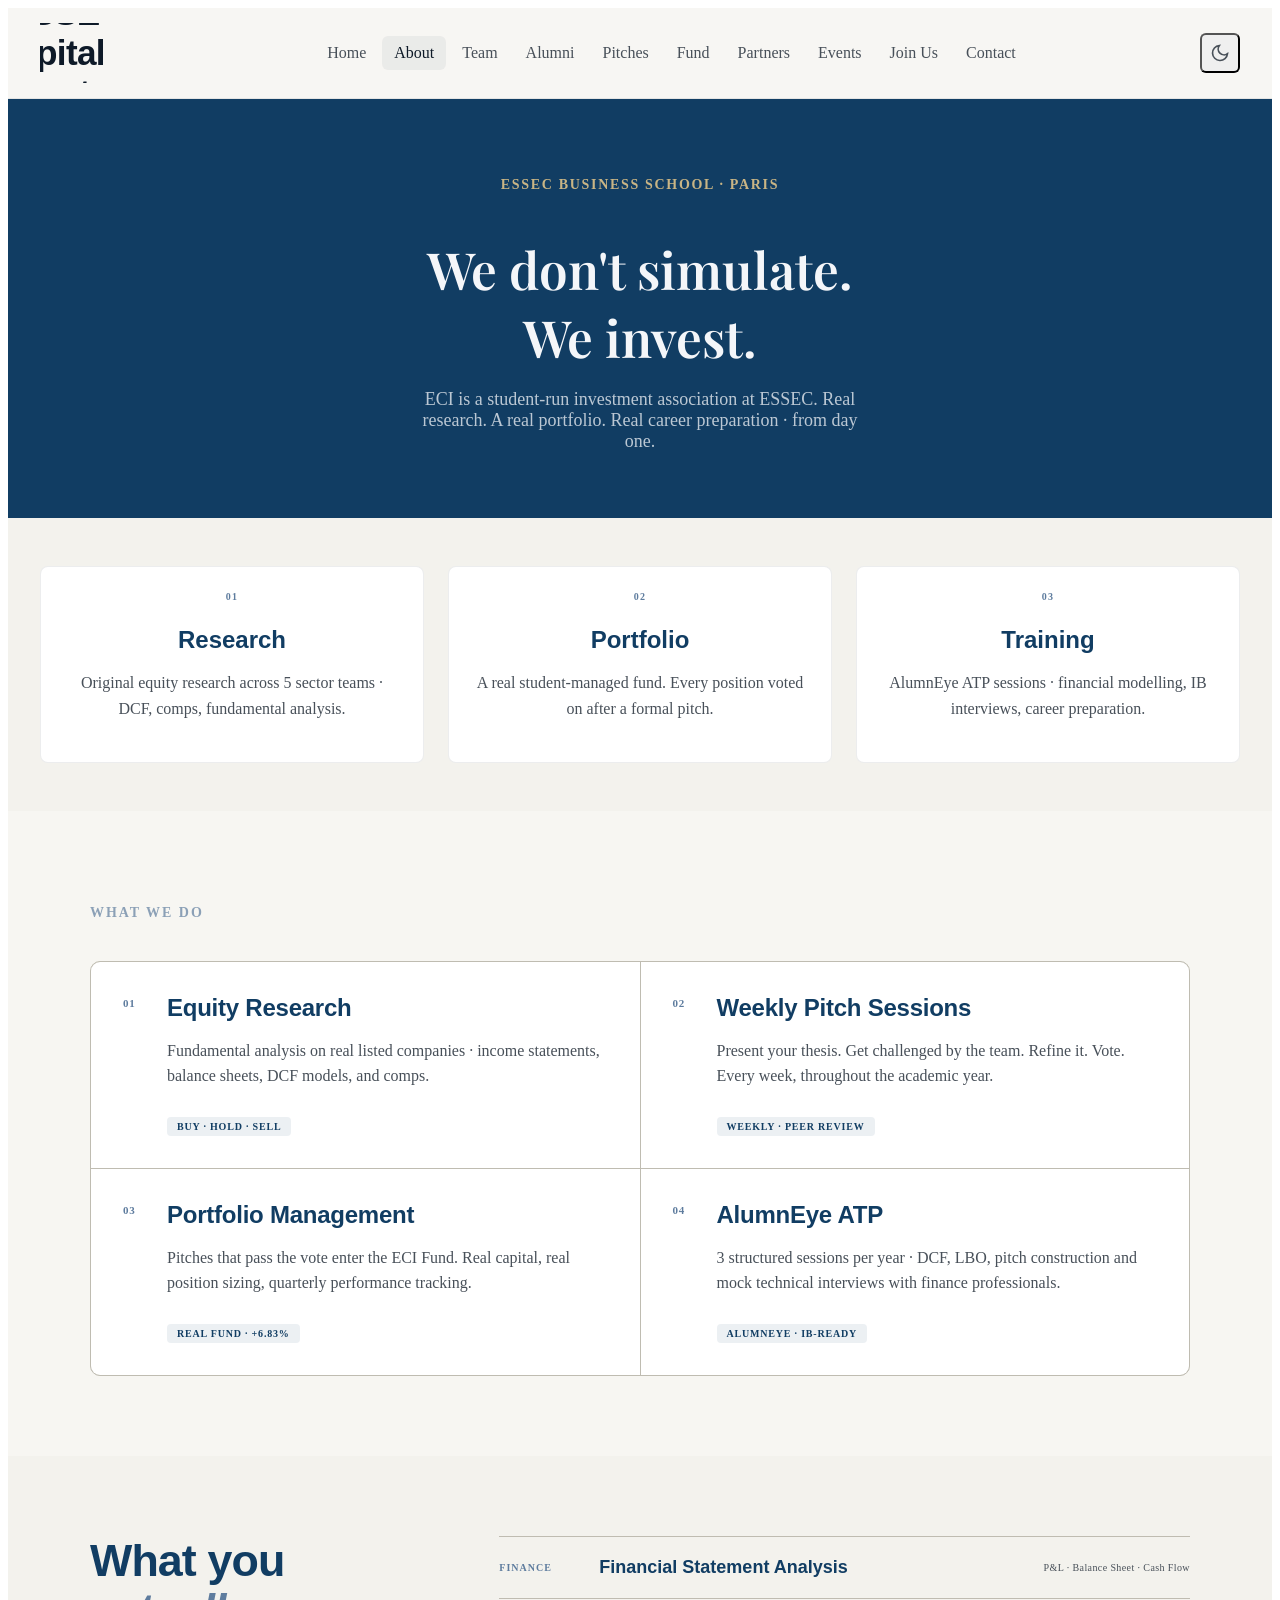
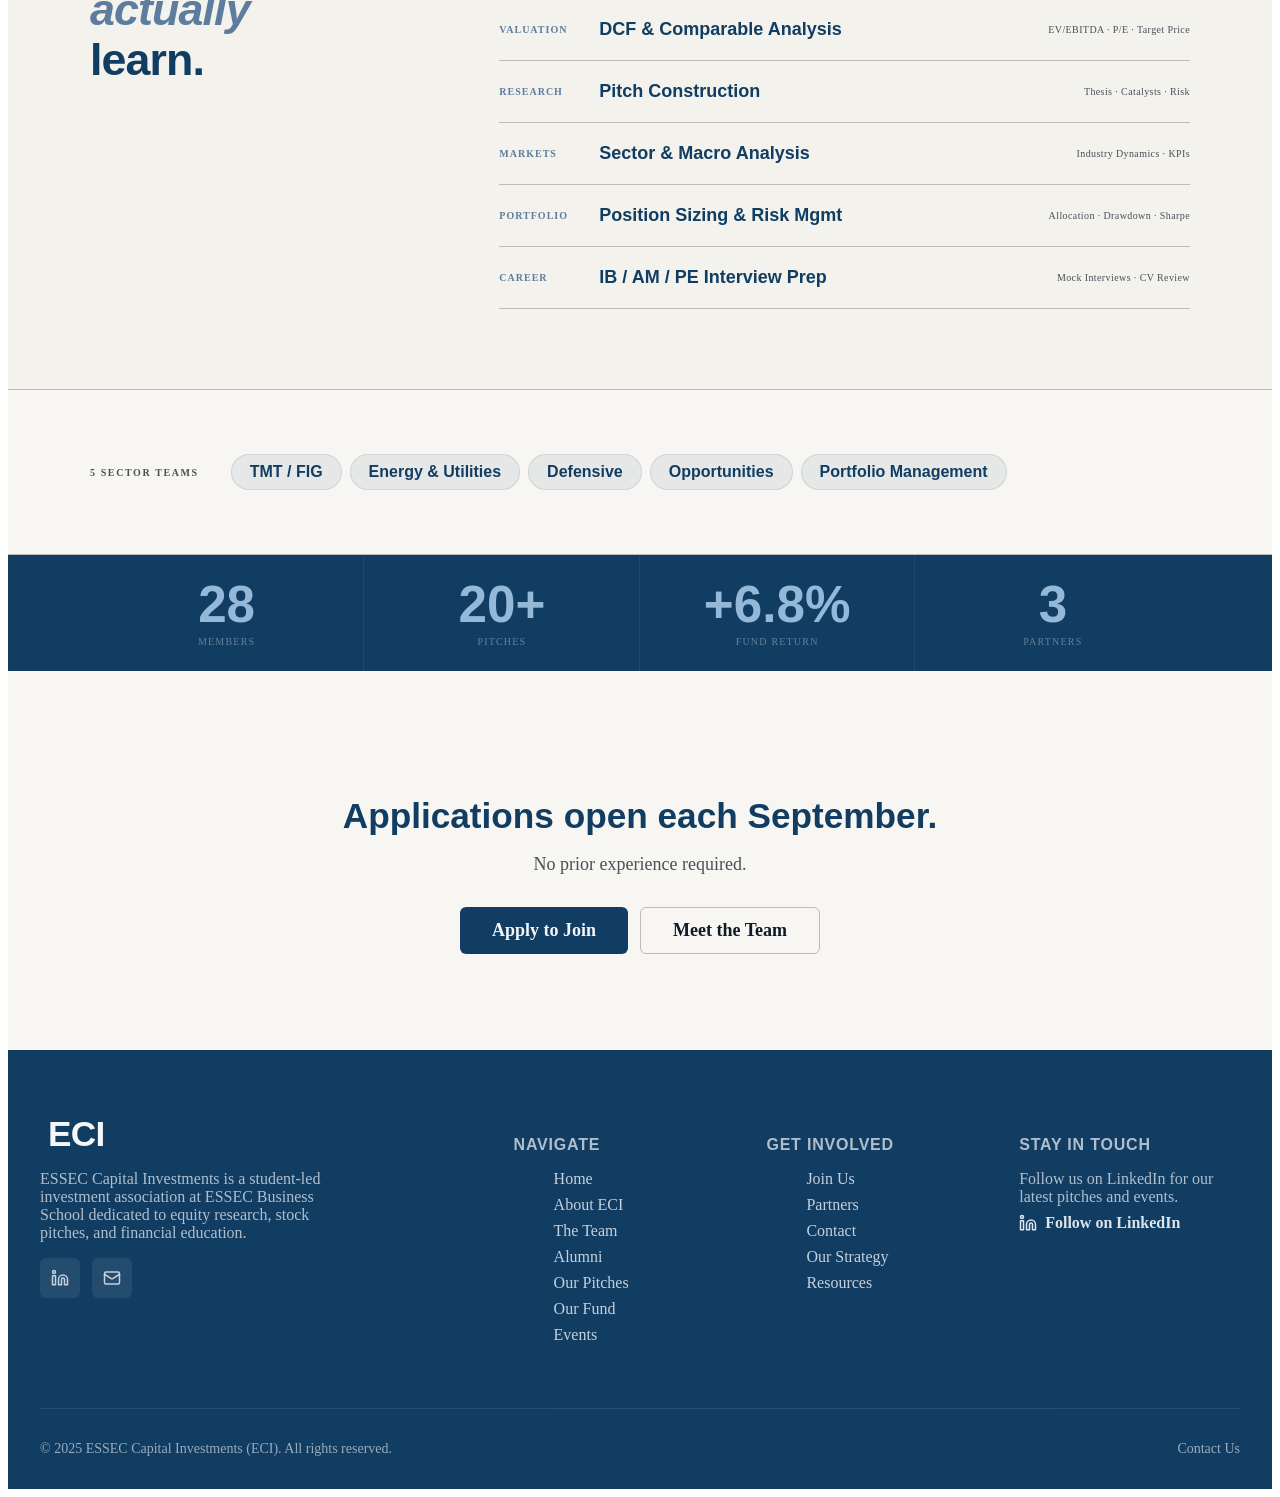
==== pages/about.html @ d73c90cf "Fix broken pitch PDFs, add Safran pitch, new partners (AlphaSights, NextWise), fund figures consiste" ====
<!DOCTYPE html>
<html lang="en">
<head>
<meta charset="UTF-8">
<meta name="viewport" content="width=device-width, initial-scale=1.0">
<title>About ECI | ESSEC Capital Investments</title>
<meta name="description" content="ESSEC Capital Investments · who we are, what we do, and what you learn.">
<meta property="og:type" content="website">
<meta property="og:title" content="About ECI | ESSEC Capital Investments">
<meta property="og:description" content="ESSEC Capital Investments · who we are, what we do, and what you learn.">
<meta property="og:image" content="/logo-full-remove-bg-io.png">
<meta name="twitter:card" content="summary_large_image">
<meta name="twitter:title" content="About ECI | ESSEC Capital Investments">
<meta name="twitter:description" content="ESSEC Capital Investments · who we are, what we do, and what you learn.">
<meta name="twitter:image" content="/logo-full-remove-bg-io.png">
<link href="https://api.fontshare.com/v2/css?f[]=cabinet-grotesk@400,500,700,800&f[]=satoshi@300,400,500,700&display=swap" rel="stylesheet">
<link rel="stylesheet" href="../base.css">
<link rel="stylesheet" href="../style.css">
<link rel="icon" type="image/png" href="../logo-icon-remove-bg-io.png">
<style>
/* ── Activity Cards ── */
.activities {
  padding: var(--space-20) 0;
  background: var(--color-bg);
}
.activities__inner {
  max-width: 1100px; margin-inline: auto;
  padding-inline: var(--space-8);
}
.section-eyebrow {
  font-size: var(--text-xs); font-weight: 700;
  letter-spacing: .14em; text-transform: uppercase;
  color: var(--color-accent); opacity: 0.7;
  margin-bottom: var(--space-10);
}
.activity-grid {
  display: grid;
  grid-template-columns: repeat(2,1fr);
  gap: 1px;
  background: var(--color-border);
  border: 1px solid var(--color-border);
  border-radius: 0.625rem;
  overflow: hidden;
}
@media (max-width: 640px) { .activity-grid { grid-template-columns: 1fr; } }
.activity-card {
  background: var(--color-surface);
  padding: var(--space-8);
  display: flex; gap: var(--space-5); align-items: flex-start;
  transition: background .2s;
}
.activity-card:hover { background: var(--color-surface-2); }
.activity-card__num {
  font-size: 11px; font-weight: 700;
  color: var(--color-accent);
  min-width: 24px;
  padding-top: 3px;
  letter-spacing: .06em;
}
.activity-card__title {
  font-family: var(--font-display);
  font-weight: 700;
  font-size: var(--text-lg);
  color: var(--color-primary);
  margin-bottom: 6px;
  letter-spacing: -0.01em;
}
.activity-card__desc {
  font-size: var(--text-sm);
  color: var(--color-text-muted);
  line-height: 1.6;
}
.activity-card__tag {
  display: inline-block;
  margin-top: var(--space-3);
  font-size: 10px; font-weight: 700;
  letter-spacing: .08em; text-transform: uppercase;
  color: var(--color-primary);
  background: oklch(from var(--color-primary) l c h / 0.08);
  padding: 4px 10px;
  border-radius: 4px;
}

/* ── Skills ── */
.skills {
  padding: var(--space-20) 0;
  background: var(--color-surface-2);
}
.skills__inner {
  max-width: 1100px; margin-inline: auto;
  padding-inline: var(--space-8);
}
.skills__layout {
  display: grid;
  grid-template-columns: 1fr 2fr;
  gap: var(--space-16);
  align-items: start;
}
@media (max-width: 768px) { .skills__layout { grid-template-columns: 1fr; gap: var(--space-8); } }
.skills__heading {
  font-family: var(--font-display);
  font-weight: 800;
  font-size: clamp(1.8rem, 3.5vw, 2.8rem);
  color: var(--color-primary);
  letter-spacing: -0.02em;
  line-height: 1.1;
  position: sticky;
  top: 100px;
}
.skills__heading em {
  font-style: italic;
  color: var(--color-accent);
}
.skill-list {
  display: flex;
  flex-direction: column;
  gap: 0;
}
.skill-item {
  display: flex;
  align-items: center;
  gap: var(--space-5);
  padding: var(--space-5) 0;
  border-bottom: 1px solid var(--color-border);
}
.skill-item:first-child { border-top: 1px solid var(--color-border); }
.skill-item__tag {
  font-size: 10px; font-weight: 700;
  letter-spacing: .10em; text-transform: uppercase;
  color: var(--color-accent);
  min-width: 80px;
}
.skill-item__name {
  font-family: var(--font-display);
  font-weight: 700;
  font-size: var(--text-base);
  color: var(--color-primary);
  flex: 1;
}
.skill-item__tools {
  font-size: 10px;
  color: var(--color-text-muted);
  letter-spacing: .04em;
}

/* ── Sectors ── */
.sectors {
  padding: var(--space-16) 0;
  background: var(--color-bg);
  border-top: 1px solid var(--color-border);
  border-bottom: 1px solid var(--color-border);
}
.sectors__inner {
  max-width: 1100px; margin-inline: auto;
  padding-inline: var(--space-8);
  display: flex;
  align-items: center;
  gap: var(--space-8);
  flex-wrap: wrap;
}
.sectors__label {
  font-size: 10px; font-weight: 700;
  letter-spacing: .16em; text-transform: uppercase;
  color: var(--color-text-muted);
  white-space: nowrap;
}
.sectors__chips {
  display: flex; gap: var(--space-2); flex-wrap: wrap;
}
.sector-chip {
  font-family: var(--font-display);
  font-weight: 700;
  font-size: var(--text-sm);
  color: var(--color-primary);
  background: oklch(from var(--color-primary) l c h / 0.07);
  border: 1px solid oklch(from var(--color-primary) l c h / 0.12);
  padding: 8px 18px;
  border-radius: 999px;
  transition: background .2s, border-color .2s;
}
.sector-chip:hover {
  background: oklch(from var(--color-primary) l c h / 0.12);
  border-color: oklch(from var(--color-primary) l c h / 0.25);
}

/* ── Stats bar ── */
.about-stats {
  background: var(--color-primary);
  padding: var(--space-14) 0;
}
.about-stats__inner {
  max-width: 1100px; margin-inline: auto;
  padding-inline: var(--space-8);
  display: grid;
  grid-template-columns: repeat(4,1fr);
  gap: 1px;
}
@media (max-width: 640px) { .about-stats__inner { grid-template-columns: repeat(2,1fr); } }
.about-stat {
  padding: var(--space-6) var(--space-4);
  text-align: center;
  border-right: 1px solid rgba(255,255,255,0.06);
}
.about-stat:last-child { border-right: none; }
.about-stat__val {
  font-family: var(--font-display);
  font-weight: 800;
  font-size: clamp(2.4rem, 4vw, 3.6rem);
  color: #94b8d8;
  line-height: 1;
  margin-bottom: 6px;
}
.about-stat__lbl {
  font-size: 10px; letter-spacing: .12em;
  text-transform: uppercase;
  color: rgba(255,255,255,0.35);
}
</style>
</head>
<body>
<div id="header-slot"></div>
<main id="main">

  <!-- ── Standard page header ── -->
  <section class="page-header">
    <p class="section-label" style="color:var(--color-accent);">ESSEC Business School · Paris</p>
    <h1 class="page-header__title">We don't simulate.<br>We invest.</h1>
    <p class="page-header__desc">ECI is a student-run investment association at ESSEC. Real research. A real portfolio. Real career preparation · from day one.</p>
  </section>

  <!-- ── Three Pillars ── -->
  <section class="section" style="background:var(--color-surface-2);padding-top:var(--space-12);padding-bottom:var(--space-12);">
    <div class="container">
      <div class="grid-3 fade-in">

        <div class="card" style="text-align:center;">
          <div style="font-size:10px;font-weight:700;letter-spacing:.12em;text-transform:uppercase;color:var(--color-accent);margin-bottom:var(--space-2);">01</div>
          <h3 style="font-family:var(--font-display);font-weight:800;font-size:var(--text-lg);color:var(--color-primary);margin-bottom:var(--space-2);">Research</h3>
          <p style="font-size:var(--text-sm);color:var(--color-text-muted);line-height:1.6;">Original equity research across 5 sector teams · DCF, comps, fundamental analysis.</p>
        </div>

        <div class="card" style="text-align:center;">
          <div style="font-size:10px;font-weight:700;letter-spacing:.12em;text-transform:uppercase;color:var(--color-accent);margin-bottom:var(--space-2);">02</div>
          <h3 style="font-family:var(--font-display);font-weight:800;font-size:var(--text-lg);color:var(--color-primary);margin-bottom:var(--space-2);">Portfolio</h3>
          <p style="font-size:var(--text-sm);color:var(--color-text-muted);line-height:1.6;">A real student-managed fund. Every position voted on after a formal pitch.</p>
        </div>

        <div class="card" style="text-align:center;">
          <div style="font-size:10px;font-weight:700;letter-spacing:.12em;text-transform:uppercase;color:var(--color-accent);margin-bottom:var(--space-2);">03</div>
          <h3 style="font-family:var(--font-display);font-weight:800;font-size:var(--text-lg);color:var(--color-primary);margin-bottom:var(--space-2);">Training</h3>
          <p style="font-size:var(--text-sm);color:var(--color-text-muted);line-height:1.6;">AlumnEye ATP sessions · financial modelling, IB interviews, career preparation.</p>
        </div>

      </div>
    </div>
  </section>

  <!-- ── What We Do ── -->
  <section class="activities">
    <div class="activities__inner">
      <p class="section-eyebrow">What We Do</p>
      <div class="activity-grid fade-in">

        <div class="activity-card">
          <span class="activity-card__num">01</span>
          <div>
            <div class="activity-card__title">Equity Research</div>
            <p class="activity-card__desc">Fundamental analysis on real listed companies · income statements, balance sheets, DCF models, and comps.</p>
            <span class="activity-card__tag">Buy · Hold · Sell</span>
          </div>
        </div>

        <div class="activity-card">
          <span class="activity-card__num">02</span>
          <div>
            <div class="activity-card__title">Weekly Pitch Sessions</div>
            <p class="activity-card__desc">Present your thesis. Get challenged by the team. Refine it. Vote. Every week, throughout the academic year.</p>
            <span class="activity-card__tag">Weekly · Peer Review</span>
          </div>
        </div>

        <div class="activity-card">
          <span class="activity-card__num">03</span>
          <div>
            <div class="activity-card__title">Portfolio Management</div>
            <p class="activity-card__desc">Pitches that pass the vote enter the ECI Fund. Real capital, real position sizing, quarterly performance tracking.</p>
            <span class="activity-card__tag">Real Fund · +6.83%</span>
          </div>
        </div>

        <div class="activity-card">
          <span class="activity-card__num">04</span>
          <div>
            <div class="activity-card__title">AlumnEye ATP</div>
            <p class="activity-card__desc">3 structured sessions per year · DCF, LBO, pitch construction and mock technical interviews with finance professionals.</p>
            <span class="activity-card__tag">AlumnEye · IB-Ready</span>
          </div>
        </div>

      </div>
    </div>
  </section>

  <!-- ── Skills ── -->
  <section class="skills">
    <div class="skills__inner">
      <div class="skills__layout">
        <div class="skills__heading fade-in">
          What you<br><em>actually</em><br>learn.
        </div>
        <div class="skill-list fade-in">
          <div class="skill-item">
            <span class="skill-item__tag">Finance</span>
            <span class="skill-item__name">Financial Statement Analysis</span>
            <span class="skill-item__tools">P&L · Balance Sheet · Cash Flow</span>
          </div>
          <div class="skill-item">
            <span class="skill-item__tag">Valuation</span>
            <span class="skill-item__name">DCF & Comparable Analysis</span>
            <span class="skill-item__tools">EV/EBITDA · P/E · Target Price</span>
          </div>
          <div class="skill-item">
            <span class="skill-item__tag">Research</span>
            <span class="skill-item__name">Pitch Construction</span>
            <span class="skill-item__tools">Thesis · Catalysts · Risk</span>
          </div>
          <div class="skill-item">
            <span class="skill-item__tag">Markets</span>
            <span class="skill-item__name">Sector & Macro Analysis</span>
            <span class="skill-item__tools">Industry Dynamics · KPIs</span>
          </div>
          <div class="skill-item">
            <span class="skill-item__tag">Portfolio</span>
            <span class="skill-item__name">Position Sizing & Risk Mgmt</span>
            <span class="skill-item__tools">Allocation · Drawdown · Sharpe</span>
          </div>
          <div class="skill-item">
            <span class="skill-item__tag">Career</span>
            <span class="skill-item__name">IB / AM / PE Interview Prep</span>
            <span class="skill-item__tools">Mock Interviews · CV Review</span>
          </div>
        </div>
      </div>
    </div>
  </section>

  <!-- ── Sector Teams ── -->
  <section class="sectors">
    <div class="sectors__inner">
      <span class="sectors__label">5 Sector Teams</span>
      <div class="sectors__chips">
        <span class="sector-chip">TMT / FIG</span>
        <span class="sector-chip">Energy &amp; Utilities</span>
        <span class="sector-chip">Defensive</span>
        <span class="sector-chip">Opportunities</span>
        <span class="sector-chip">Portfolio Management</span>
      </div>
    </div>
  </section>

  <!-- ── Stats ── -->
  <section class="about-stats">
    <div class="about-stats__inner">
      <div class="about-stat"><div class="about-stat__val">28</div><div class="about-stat__lbl">Members</div></div>
      <div class="about-stat"><div class="about-stat__val">20+</div><div class="about-stat__lbl">Pitches</div></div>
      <div class="about-stat"><div class="about-stat__val">+6.8%</div><div class="about-stat__lbl">Fund Return</div></div>
      <div class="about-stat"><div class="about-stat__val">3</div><div class="about-stat__lbl">Partners</div></div>
    </div>
  </section>

  <!-- ── CTA ── -->
  <section class="section" style="background:var(--color-bg);text-align:center;">
    <div class="container" style="max-width:var(--content-default);">
      <h2 style="font-family:var(--font-display);font-weight:800;font-size:var(--text-xl);color:var(--color-primary);margin-bottom:var(--space-3);">Applications open each September.</h2>
      <p style="font-size:var(--text-base);color:var(--color-text-muted);margin-bottom:var(--space-8);">No prior experience required.</p>
      <div style="display:flex;justify-content:center;gap:var(--space-3);flex-wrap:wrap;">
        <a href="./join.html" class="btn btn--primary btn--lg">Apply to Join</a>
        <a href="./team.html" class="btn btn--secondary btn--lg">Meet the Team</a>
      </div>
    </div>
  </section>

</main>
<div id="footer-slot"></div>
<script src="../components.js?v=9"></script>
</body>
</html>
---- style.css ----
/* ═══════════════════════════════════════════════════════
   ECI · ESSEC Capital Investments
   Design Tokens + Component Styles
   ═══════════════════════════════════════════════════════ */
@import url('https://fonts.googleapis.com/css2?family=Playfair+Display:wght@500;600;700&display=swap');

/* ── Type Scale ── */
:root {
  --text-xs:   clamp(0.75rem,  0.7rem  + 0.25vw, 0.875rem);
  --text-sm:   clamp(0.875rem, 0.8rem  + 0.35vw, 1rem);
  --text-base: clamp(1rem,     0.95rem + 0.25vw, 1.125rem);
  --text-lg:   clamp(1.125rem, 1rem    + 0.75vw, 1.5rem);
  --text-xl:   clamp(1.5rem,   1.2rem  + 1.25vw, 2.25rem);
  --text-2xl:  clamp(2rem,     1.2rem  + 2.5vw,  3.5rem);
  --text-3xl:  clamp(2.5rem,   1rem    + 4vw,    5rem);
  --text-hero: clamp(3rem,     0.5rem  + 7vw,    8rem);
}

/* ── Spacing (4px base) ── */
:root {
  --space-1:  0.25rem;
  --space-2:  0.5rem;
  --space-3:  0.75rem;
  --space-4:  1rem;
  --space-5:  1.25rem;
  --space-6:  1.5rem;
  --space-8:  2rem;
  --space-10: 2.5rem;
  --space-12: 3rem;
  --space-16: 4rem;
  --space-20: 5rem;
  --space-24: 6rem;
  --space-32: 8rem;
}

/* ── Fonts ── */
:root {
  --font-display: 'Cabinet Grotesk', 'Inter', sans-serif;
  --font-body: 'Satoshi', 'Inter', sans-serif;
}

/* ── Color Palette — ESSEC Capital Investments Brand ── */
/* Brand colors: rgb(204,209,215) · rgb(72,80,89) · rgb(94,124,158) · rgb(17,61,99) */
:root, [data-theme="light"] {
  --color-bg:             #f7f6f2;
  --color-surface:        #ffffff;
  --color-surface-2:      #f3f2ed;
  --color-surface-offset: #eae8e1;
  --color-surface-dynamic: #dedbd2;
  --color-divider:        #d6d3ca;
  --color-border:         #bfbcb1;

  --color-text:           #0e1a28;
  --color-text-muted:     #485059;
  --color-text-faint:     #8a9aab;
  --color-text-inverse:   #f4f6f9;

  --color-primary:        #113d63;
  --color-primary-hover:  #0d3054;
  --color-primary-active: #091e35;
  --color-primary-highlight: #ccd1d7;

  --color-accent:         #5e7c9e;
  --color-accent-hover:   #4a6a8a;
  --color-accent-active:  #3a5a7a;

  --color-bronze:         #8c6f42;
  --color-bronze-light:   #c9b585;

  --color-error:          #b93a3a;
  --color-warning:        #c87e2e;
  --color-success:        #2e8a4e;

  --radius-sm: 0.25rem;
  --radius-md: 0.375rem;
  --radius-lg: 0.5rem;
  --radius-xl: 0.625rem;
  --radius-full: 9999px;

  --font-serif: 'Playfair Display', Georgia, 'Times New Roman', serif;
  
  --transition-interactive: 180ms cubic-bezier(0.16, 1, 0.3, 1);
  --ease-out: cubic-bezier(0.16, 1, 0.3, 1);
  
  --shadow-sm: 0 1px 2px oklch(0.15 0.02 260 / 0.06);
  --shadow-md: 0 4px 12px oklch(0.15 0.02 260 / 0.08);
  --shadow-lg: 0 12px 32px oklch(0.15 0.02 260 / 0.12);
  
  --content-narrow: 640px;
  --content-default: 960px;
  --content-wide: 1200px;
  --content-full: 100%;
}

/* ── Dark Mode ── */
[data-theme="dark"] {
  --color-bg:             #0a1220;
  --color-surface:        #101c2e;
  --color-surface-2:      #152236;
  --color-surface-offset: #0e1928;
  --color-surface-dynamic: #1a283c;
  --color-divider:        #1e2e42;
  --color-border:         #2a3e58;

  --color-text:           #ccd1d7;
  --color-text-muted:     #8a9aab;
  --color-text-faint:     #485059;
  --color-text-inverse:   #0a1220;

  --color-primary:        #5e7c9e;
  --color-primary-hover:  #7a98b8;
  --color-primary-active: #94b0cc;
  --color-primary-highlight: #1a283c;

  --color-accent:         #94b8d8;
  --color-accent-hover:   #aacce8;
  --color-accent-active:  #bcd8f0;

  --color-bronze:         #c0a878;
  --color-bronze-light:   #d4c298;

  --color-error:          #e06060;
  --color-warning:        #d4923a;
  --color-success:        #4aaa68;

  --shadow-sm: 0 1px 2px oklch(0 0 0 / 0.3);
  --shadow-md: 0 4px 12px oklch(0 0 0 / 0.4);
  --shadow-lg: 0 12px 32px oklch(0 0 0 / 0.5);
}

@media (prefers-color-scheme: dark) {
  :root:not([data-theme]) {
    --color-bg:             #0a1220;
    --color-surface:        #101c2e;
    --color-surface-2:      #152236;
    --color-surface-offset: #0e1928;
    --color-surface-dynamic: #1a283c;
    --color-divider:        #1e2e42;
    --color-border:         #2a3e58;
    --color-text:           #ccd1d7;
    --color-text-muted:     #8a9aab;
    --color-text-faint:     #485059;
    --color-text-inverse:   #0a1220;
    --color-primary:        #5e7c9e;
    --color-primary-hover:  #7a98b8;
    --color-primary-active: #94b0cc;
    --color-primary-highlight: #1a283c;
    --color-accent:         #94b8d8;
    --color-accent-hover:   #aacce8;
    --color-accent-active:  #bcd8f0;
    --color-error:          #e06060;
    --color-warning:        #d4923a;
    --color-success:        #4aaa68;
    --shadow-sm: 0 1px 2px oklch(0 0 0 / 0.3);
    --shadow-md: 0 4px 12px oklch(0 0 0 / 0.4);
    --shadow-lg: 0 12px 32px oklch(0 0 0 / 0.5);
  }
}

/* ═══════════════════════════════════════════════════════
   GLOBAL COMPONENTS
   ═══════════════════════════════════════════════════════ */

/* ── Container ── */
.container {
  max-width: var(--content-wide);
  margin-inline: auto;
  padding-inline: var(--space-4);
}
@media (min-width: 768px) { .container { padding-inline: var(--space-8); } }

.container--narrow { max-width: var(--content-default); }

/* ── Section ── */
.section {
  padding-block: clamp(var(--space-12), 8vw, var(--space-24));
}

/* ── Header / Nav ── */
.site-header {
  position: sticky;
  top: 0;
  z-index: 100;
  background: oklch(from var(--color-bg) l c h / 0.92);
  backdrop-filter: blur(16px);
  -webkit-backdrop-filter: blur(16px);
  border-bottom: 1px solid oklch(from var(--color-text) l c h / 0.08);
  transition: box-shadow 0.3s var(--ease-out);
}
.site-header--scrolled {
  box-shadow: var(--shadow-sm);
}
.header-inner {
  display: flex;
  align-items: center;
  justify-content: space-between;
  padding-block: var(--space-3);
  max-width: var(--content-wide);
  margin-inline: auto;
  padding-inline: var(--space-4);
}
@media (min-width: 768px) { .header-inner { padding-inline: var(--space-8); } }

.logo {
  display: flex;
  align-items: center;
  gap: var(--space-3);
  text-decoration: none;
  color: var(--color-text);
  font-family: var(--font-display);
  font-weight: 800;
  font-size: var(--text-xl);
  letter-spacing: -0.02em;
}
.logo svg { width: 36px; height: 36px; }

/* Full lockup — 2000×2000 transparent PNG.
   Show the center ~47% of the image height so content is
   always fully visible regardless of exact canvas margins.
   Change --logo-img-w to resize everything. */
/* Logo: MEASURED content at 31.7%-68.4% height, 36%-64% width of 2000×2000 canvas.
   Render at 158px → container 63×60px shows exactly the content zone + margin. */
.eci-logo-full-wrap {
  display: inline-flex;
  align-items: center;
  justify-content: center;
  flex-shrink: 0;
  width: 63px;
  height: 60px;
  overflow: hidden;
}
.eci-logo-full {
  width: 158px;
  height: auto;  /* = 158px square */
  flex-shrink: 0;
}

/* Icon mark — footer */
.eci-logo-icon {
  height: 40px;
  width: auto;
  display: block;
}

/* Footer (always dark) — brighten so navy parts stay visible */
.site-footer .eci-logo-icon {
  filter: brightness(1.5);
}
/* Dark-mode header/mobile nav — same treatment for full lockup */
[data-theme="dark"] .site-header .eci-logo-full,
[data-theme="dark"] .mobile-nav .eci-logo-full {
  filter: brightness(1.5);
}

.nav-desktop {
  display: none;
  gap: var(--space-1);
  align-items: center;
  list-style: none;
}
@media (min-width: 1024px) { .nav-desktop { display: flex; } }

.nav-desktop a {
  display: block;
  padding: var(--space-2) var(--space-3);
  text-decoration: none;
  color: var(--color-text-muted);
  font-size: var(--text-sm);
  font-weight: 500;
  border-radius: var(--radius-md);
  transition: color var(--transition-interactive), background var(--transition-interactive);
}
.nav-desktop a:hover,
.nav-desktop a.active {
  color: var(--color-text);
  background: oklch(from var(--color-text) l c h / 0.05);
}

.nav-actions {
  display: flex;
  align-items: center;
  gap: var(--space-2);
}

/* Theme toggle */
.theme-toggle {
  display: flex;
  align-items: center;
  justify-content: center;
  width: 40px;
  height: 40px;
  border-radius: var(--radius-md);
  color: var(--color-text-muted);
  transition: color var(--transition-interactive), background var(--transition-interactive);
}
.theme-toggle:hover {
  color: var(--color-text);
  background: oklch(from var(--color-text) l c h / 0.06);
}

/* Mobile menu toggle */
.mobile-menu-btn {
  display: flex;
  align-items: center;
  justify-content: center;
  width: 40px;
  height: 40px;
  border-radius: var(--radius-md);
  color: var(--color-text);
}
@media (min-width: 1024px) { .mobile-menu-btn { display: none; } }

/* Mobile nav */
.mobile-nav {
  display: none;
  position: fixed;
  top: 0;
  left: 0;
  right: 0;
  bottom: 0;
  z-index: 200;
  background: var(--color-bg);
  flex-direction: column;
  padding: var(--space-4);
  overflow-y: auto;
}
.mobile-nav.is-open { display: flex; }

.mobile-nav-header {
  display: flex;
  justify-content: space-between;
  align-items: center;
  padding-bottom: var(--space-6);
  border-bottom: 1px solid var(--color-divider);
  margin-bottom: var(--space-4);
}

.mobile-nav a {
  display: block;
  padding: var(--space-3) var(--space-2);
  text-decoration: none;
  color: var(--color-text);
  font-size: var(--text-lg);
  font-weight: 500;
  border-bottom: 1px solid oklch(from var(--color-text) l c h / 0.06);
}
.mobile-nav a:active {
  background: oklch(from var(--color-text) l c h / 0.05);
}

/* ── Buttons ── */
.btn {
  display: inline-flex;
  align-items: center;
  justify-content: center;
  gap: var(--space-2);
  padding: var(--space-2) var(--space-5);
  font-size: var(--text-sm);
  font-weight: 600;
  text-decoration: none;
  border-radius: var(--radius-md);
  transition: transform var(--transition-interactive),
              background var(--transition-interactive),
              box-shadow var(--transition-interactive),
              color var(--transition-interactive);
  cursor: pointer;
  white-space: nowrap;
}
.btn:hover { transform: translateY(-1px); }
.btn:active { transform: translateY(0); }

.btn--primary {
  background: var(--color-primary);
  color: var(--color-text-inverse);
}
[data-theme="dark"] .btn--primary {
  background: var(--color-accent);
  color: #1a1e2e;
}
.btn--primary:hover { box-shadow: var(--shadow-md); }

.btn--secondary {
  background: transparent;
  color: var(--color-text);
  border: 1px solid var(--color-border);
}
.btn--secondary:hover {
  background: oklch(from var(--color-text) l c h / 0.04);
  border-color: var(--color-text-muted);
}

.btn--accent {
  background: var(--color-accent);
  color: #1a1e2e;
}
.btn--accent:hover { box-shadow: var(--shadow-md); }

.btn--sm {
  padding: var(--space-1) var(--space-3);
  font-size: var(--text-xs);
}
.btn--lg {
  padding: var(--space-3) var(--space-8);
  font-size: var(--text-base);
}

/* ── Cards ── */
.card {
  background: var(--color-surface);
  border: 1px solid oklch(from var(--color-text) l c h / 0.08);
  border-radius: var(--radius-lg);
  padding: var(--space-6);
  transition: box-shadow var(--transition-interactive), transform var(--transition-interactive);
}
.card--hover:hover {
  box-shadow: var(--shadow-md);
  transform: translateY(-2px);
}
.card--hover:active { transform: translateY(0); }

/* ── Tags / Badges ── */
.tag {
  display: inline-flex;
  align-items: center;
  padding: var(--space-1) var(--space-3);
  font-size: var(--text-xs);
  font-weight: 600;
  border-radius: var(--radius-sm);
  background: oklch(from var(--color-primary) l c h / 0.1);
  color: var(--color-primary);
}
.tag--buy  { background: oklch(from var(--color-success) l c h / 0.12); color: var(--color-success); }
.tag--sell { background: oklch(from var(--color-error) l c h / 0.12); color: var(--color-error); }
.tag--hold { background: oklch(from var(--color-warning) l c h / 0.12); color: var(--color-warning); }
.tag--gold { background: oklch(from var(--color-accent) l c h / 0.12); color: var(--color-accent); }

/* ── Section Headings ── */
.section-label {
  font-size: var(--text-xs);
  font-weight: 700;
  text-transform: uppercase;
  letter-spacing: 0.12em;
  color: var(--color-bronze);
  margin-bottom: var(--space-3);
}
.text-center .section-label {
  margin-inline: auto;
  text-align: center;
}

.section-title {
  font-family: var(--font-serif);
  font-size: var(--text-xl);
  font-weight: 600;
  letter-spacing: -0.01em;
  color: var(--color-text);
  margin-bottom: var(--space-2);
}

.section-desc {
  font-size: var(--text-base);
  color: var(--color-text-muted);
  max-width: 60ch;
}

/* ── Grid Layouts ── */
.grid-2 {
  display: grid;
  grid-template-columns: 1fr;
  gap: var(--space-6);
}
@media (min-width: 768px) { .grid-2 { grid-template-columns: 1fr 1fr; } }

.grid-3 {
  display: grid;
  grid-template-columns: 1fr;
  gap: var(--space-6);
}
@media (min-width: 640px) { .grid-3 { grid-template-columns: 1fr 1fr; } }
@media (min-width: 1024px) { .grid-3 { grid-template-columns: 1fr 1fr 1fr; } }

.grid-4 {
  display: grid;
  grid-template-columns: repeat(2, 1fr);
  gap: var(--space-4);
}
@media (min-width: 768px) { .grid-4 { grid-template-columns: repeat(4, 1fr); } }

/* ── Footer ── */
.site-footer {
  background: var(--color-primary);
  color: var(--color-text-inverse);
  padding-block: var(--space-16) var(--space-8);
}
[data-theme="dark"] .site-footer {
  background: var(--color-surface);
  color: var(--color-text);
}

.footer-grid {
  display: grid;
  grid-template-columns: 1fr;
  gap: var(--space-8);
  margin-bottom: var(--space-12);
}
@media (min-width: 768px) {
  .footer-grid { grid-template-columns: 2fr 1fr 1fr 1fr; }
}

.footer-col h4 {
  font-family: var(--font-display);
  font-weight: 700;
  font-size: var(--text-sm);
  margin-bottom: var(--space-4);
  text-transform: uppercase;
  letter-spacing: 0.05em;
  opacity: 0.7;
}
.footer-col ul { list-style: none; }
.footer-col li { margin-bottom: var(--space-2); }
.footer-col a {
  text-decoration: none;
  color: inherit;
  opacity: 0.8;
  font-size: var(--text-sm);
  transition: opacity var(--transition-interactive);
}
.footer-col a:hover { opacity: 1; }

.footer-brand p {
  opacity: 0.7;
  font-size: var(--text-sm);
  margin-bottom: var(--space-4);
  max-width: 36ch;
}

.footer-social {
  display: flex;
  gap: var(--space-3);
}
.footer-social a {
  display: flex;
  align-items: center;
  justify-content: center;
  width: 40px;
  height: 40px;
  border-radius: var(--radius-md);
  background: oklch(from var(--color-text-inverse) l c h / 0.1);
  color: inherit;
  opacity: 0.8;
  transition: opacity var(--transition-interactive), background var(--transition-interactive);
}
[data-theme="dark"] .footer-social a {
  background: oklch(from var(--color-text) l c h / 0.08);
}
.footer-social a:hover { opacity: 1; background: oklch(from var(--color-text-inverse) l c h / 0.18); }
[data-theme="dark"] .footer-social a:hover { background: oklch(from var(--color-text) l c h / 0.14); }

.footer-bottom {
  display: flex;
  flex-wrap: wrap;
  justify-content: space-between;
  align-items: center;
  gap: var(--space-4);
  padding-top: var(--space-8);
  border-top: 1px solid oklch(from var(--color-text-inverse) l c h / 0.15);
  font-size: var(--text-xs);
  opacity: 0.6;
}
[data-theme="dark"] .footer-bottom {
  border-top-color: var(--color-border);
}

.footer-newsletter {
  display: flex;
  gap: var(--space-2);
  margin-top: var(--space-3);
}
.footer-newsletter input {
  flex: 1;
  min-width: 0;
  padding: var(--space-2) var(--space-3);
  background: oklch(from var(--color-text-inverse) l c h / 0.1);
  border: 1px solid oklch(from var(--color-text-inverse) l c h / 0.2);
  border-radius: var(--radius-md);
  color: inherit;
  font-size: var(--text-sm);
}
[data-theme="dark"] .footer-newsletter input {
  background: oklch(from var(--color-text) l c h / 0.06);
  border-color: var(--color-border);
}
.footer-newsletter input::placeholder { opacity: 0.5; }
.footer-newsletter button {
  padding: var(--space-2) var(--space-4);
  background: var(--color-accent);
  color: #1a1e2e;
  font-weight: 600;
  font-size: var(--text-sm);
  border-radius: var(--radius-md);
  white-space: nowrap;
}

/* ── Scroll Reveal ── */
.fade-in {
  opacity: 1;
  transform: translateY(0);
  transition: opacity 0.55s cubic-bezier(0.16,1,0.3,1), transform 0.55s cubic-bezier(0.16,1,0.3,1);
}
.fade-in.will-animate {
  opacity: 0;
  transform: translateY(18px);
}
.fade-in.is-visible {
  opacity: 1;
  transform: translateY(0);
}

/* ── Utilities ── */
.text-center { text-align: center; }
.text-left { text-align: left; }
.mx-auto { margin-inline: auto; }
.mb-2 { margin-bottom: var(--space-2); }
.mb-4 { margin-bottom: var(--space-4); }
.mb-6 { margin-bottom: var(--space-6); }
.mb-8 { margin-bottom: var(--space-8); }
.mb-12 { margin-bottom: var(--space-12); }
.mt-4 { margin-top: var(--space-4); }
.mt-8 { margin-top: var(--space-8); }
.gap-3 { gap: var(--space-3); }
.gap-4 { gap: var(--space-4); }
.flex { display: flex; }
.flex-wrap { flex-wrap: wrap; }
.items-center { align-items: center; }
.justify-center { justify-content: center; }
.inline-flex { display: inline-flex; }

/* ── Person Card ── */
.person-card {
  text-align: center;
}
.person-card__photo {
  width: 120px;
  height: 120px;
  border-radius: var(--radius-full);
  object-fit: cover;
  margin: 0 auto var(--space-3);
  background: var(--color-surface-dynamic);
  border: 3px solid var(--color-accent);
}
.person-card__name {
  font-family: var(--font-display);
  font-weight: 700;
  font-size: var(--text-base);
  color: var(--color-text);
}
.person-card__role {
  font-size: var(--text-xs);
  color: var(--color-accent);
  font-weight: 600;
  text-transform: uppercase;
  letter-spacing: 0.05em;
  margin-bottom: var(--space-1);
}
.person-card__bio {
  font-size: var(--text-sm);
  color: var(--color-text-muted);
  margin-bottom: var(--space-2);
}
.person-card__linkedin {
  display: inline-flex;
  align-items: center;
  justify-content: center;
  width: 32px;
  height: 32px;
  border-radius: var(--radius-md);
  color: var(--color-text-muted);
  transition: color var(--transition-interactive), background var(--transition-interactive);
}
.person-card__linkedin:hover {
  color: var(--color-primary);
  background: oklch(from var(--color-primary) l c h / 0.08);
}

/* ── Pitch Card ── */
.pitch-card {
  cursor: pointer;
}
.pitch-card__header {
  display: flex;
  align-items: center;
  gap: var(--space-3);
  margin-bottom: var(--space-4);
}
.pitch-card__logo {
  width: 48px;
  height: 48px;
  border-radius: var(--radius-md);
  background: var(--color-surface-offset);
  display: flex;
  align-items: center;
  justify-content: center;
  font-weight: 700;
  font-family: var(--font-display);
  font-size: var(--text-sm);
  color: var(--color-text-muted);
}
.pitch-card__company {
  font-family: var(--font-display);
  font-weight: 700;
  font-size: var(--text-base);
  color: var(--color-text);
}
.pitch-card__sector {
  font-size: var(--text-xs);
  color: var(--color-text-muted);
}
.pitch-card__meta {
  display: flex;
  justify-content: space-between;
  align-items: center;
  padding-top: var(--space-3);
  border-top: 1px solid oklch(from var(--color-text) l c h / 0.06);
  font-size: var(--text-xs);
  color: var(--color-text-muted);
}

/* ── Event Card ── */
.event-card__date {
  display: flex;
  flex-direction: column;
  align-items: center;
  justify-content: center;
  width: 56px;
  min-width: 56px;
  height: 56px;
  border-radius: var(--radius-md);
  background: var(--color-primary);
  color: var(--color-text-inverse);
}
[data-theme="dark"] .event-card__date {
  background: var(--color-accent);
  color: #1a1e2e;
}
.event-card__date .month {
  font-size: 10px;
  font-weight: 700;
  text-transform: uppercase;
  letter-spacing: 0.08em;
  line-height: 1;
}
.event-card__date .day {
  font-size: var(--text-lg);
  font-weight: 800;
  line-height: 1;
}

/* ── Partner Logo ── */
.partner-logo {
  display: flex;
  align-items: center;
  justify-content: center;
  padding: var(--space-6);
  background: var(--color-surface);
  border: 1px solid oklch(from var(--color-text) l c h / 0.06);
  border-radius: var(--radius-lg);
  min-height: 100px;
  transition: box-shadow var(--transition-interactive);
}
.partner-logo:hover { box-shadow: var(--shadow-md); }
.partner-logo img { max-height: 48px; width: auto; filter: grayscale(100%); opacity: 0.6; transition: all var(--transition-interactive); }
.partner-logo:hover img { filter: grayscale(0%); opacity: 1; }

/* ── Form ── */
.form-group {
  margin-bottom: var(--space-4);
}
.form-group label {
  display: block;
  font-size: var(--text-sm);
  font-weight: 600;
  margin-bottom: var(--space-1);
  color: var(--color-text);
}
.form-group input,
.form-group textarea,
.form-group select {
  width: 100%;
  padding: var(--space-2) var(--space-3);
  background: var(--color-surface);
  border: 1px solid var(--color-border);
  border-radius: var(--radius-md);
  font-size: var(--text-base);
  color: var(--color-text);
  transition: border-color var(--transition-interactive), box-shadow var(--transition-interactive);
}
.form-group input:focus,
.form-group textarea:focus,
.form-group select:focus {
  border-color: var(--color-primary);
  box-shadow: 0 0 0 3px oklch(from var(--color-primary) l c h / 0.12);
  outline: none;
}
.form-group textarea { resize: vertical; min-height: 120px; }

/* ── Stat Card ── */
.stat {
  text-align: center;
  padding: var(--space-4);
}
.stat__value {
  font-family: var(--font-display);
  font-weight: 800;
  font-size: var(--text-2xl);
  color: var(--color-accent);
  line-height: 1;
}
.stat__label {
  font-size: var(--text-xs);
  color: var(--color-text-muted);
  font-weight: 500;
  text-transform: uppercase;
  letter-spacing: 0.05em;
  margin-top: var(--space-1);
}

/* ── Hero ── */
.hero {
  position: relative;
  min-height: 60vh;
  display: flex;
  align-items: center;
  overflow: hidden;
  background: var(--color-primary);
  color: var(--color-text-inverse);
}
[data-theme="dark"] .hero {
  background: linear-gradient(135deg, #0e1218 0%, #161b24 50%, #1a2240 100%);
  color: var(--color-text);
}

.hero__bg {
  position: absolute;
  inset: 0;
  overflow: hidden;
}
.hero__bg svg {
  width: 100%;
  height: 100%;
  /* individual elements inside the SVG control their own opacity */
}

.hero__content {
  position: relative;
  z-index: 2;
  max-width: var(--content-wide);
  margin-inline: auto;
  padding: var(--space-16) var(--space-4);
}
@media (min-width: 768px) {
  .hero__content { padding: var(--space-24) var(--space-8); }
}

.hero__title {
  font-family: var(--font-display);
  font-size: var(--text-3xl);
  font-weight: 800;
  line-height: 1.05;
  margin-bottom: var(--space-4);
  max-width: 18ch;
}

.hero__subtitle {
  font-size: var(--text-lg);
  opacity: 0.8;
  margin-bottom: var(--space-8);
  max-width: 50ch;
  line-height: 1.5;
}

.hero__actions {
  display: flex;
  flex-wrap: wrap;
  gap: var(--space-3);
}
.hero .btn--primary {
  background: var(--color-accent);
  color: #1a1e2e;
}
.hero .btn--secondary {
  border-color: oklch(from var(--color-text-inverse) l c h / 0.3);
  color: inherit;
}
[data-theme="dark"] .hero .btn--secondary {
  border-color: var(--color-border);
  color: var(--color-text);
}

/* ── Page Header ── */
.page-header {
  background: var(--color-primary);
  color: var(--color-text-inverse);
  padding: var(--space-16) var(--space-6) var(--space-12);
  text-align: center;
}
@media (min-width: 768px) {
  .page-header { padding-inline: var(--space-12); }
}
[data-theme="dark"] .page-header {
  background: linear-gradient(135deg, #0e1218, #1a2240);
  color: var(--color-text);
}
.page-header .section-label {
  display: block;
  margin-inline: auto;
  color: var(--color-bronze-light) !important;
}
.page-header__title {
  font-family: var(--font-serif);
  font-size: var(--text-2xl);
  font-weight: 600;
  margin-bottom: var(--space-2);
  max-width: 24ch;
  margin-inline: auto;
}
.page-header__desc {
  font-size: var(--text-base);
  opacity: 0.75;
  max-width: 50ch;
  margin-inline: auto;
}

/* ── Tabs / Filter ── */
.filter-bar {
  display: flex;
  flex-wrap: wrap;
  gap: var(--space-2);
  margin-bottom: var(--space-8);
}
.filter-btn {
  padding: var(--space-1) var(--space-4);
  font-size: var(--text-sm);
  font-weight: 500;
  border-radius: var(--radius-full);
  background: transparent;
  color: var(--color-text-muted);
  border: 1px solid var(--color-border);
  transition: all var(--transition-interactive);
  cursor: pointer;
}
.filter-btn:hover,
.filter-btn.active {
  background: var(--color-primary);
  color: var(--color-text-inverse);
  border-color: var(--color-primary);
}
[data-theme="dark"] .filter-btn:hover,
[data-theme="dark"] .filter-btn.active {
  background: var(--color-accent);
  color: #1a1e2e;
  border-color: var(--color-accent);
}

/* ── Timeline ── */
.timeline {
  position: relative;
  padding-left: var(--space-8);
}
.timeline::before {
  content: '';
  position: absolute;
  left: 15px;
  top: 0;
  bottom: 0;
  width: 2px;
  background: var(--color-border);
}
.timeline__item {
  position: relative;
  padding-bottom: var(--space-8);
}
.timeline__item::before {
  content: '';
  position: absolute;
  left: calc(-1 * var(--space-8) + 11px);
  top: 6px;
  width: 10px;
  height: 10px;
  border-radius: var(--radius-full);
  background: var(--color-accent);
  border: 2px solid var(--color-bg);
}
.timeline__title {
  font-family: var(--font-display);
  font-weight: 700;
  font-size: var(--text-base);
  color: var(--color-text);
  margin-bottom: var(--space-1);
}
.timeline__desc {
  font-size: var(--text-sm);
  color: var(--color-text-muted);
}

/* ── FAQ ── */
.faq-item {
  border-bottom: 1px solid var(--color-divider);
}
.faq-q {
  width: 100%;
  display: flex;
  justify-content: space-between;
  align-items: center;
  padding: var(--space-4) 0;
  font-size: var(--text-base);
  font-weight: 600;
  color: var(--color-text);
  text-align: left;
  cursor: pointer;
}
.faq-q svg {
  width: 20px;
  height: 20px;
  flex-shrink: 0;
  transition: transform 0.3s var(--ease-out);
  color: var(--color-text-muted);
}
.faq-item.open .faq-q svg {
  transform: rotate(180deg);
}
.faq-a {
  max-height: 0;
  overflow: hidden;
  transition: max-height 0.4s var(--ease-out), padding 0.3s var(--ease-out);
}
.faq-item.open .faq-a {
  max-height: 300px;
  padding-bottom: var(--space-4);
}
.faq-a p {
  font-size: var(--text-sm);
  color: var(--color-text-muted);
  line-height: 1.6;
}

/* ── Org Chart ── */
.org-chart {
  display: flex;
  flex-direction: column;
  align-items: center;
  gap: var(--space-8);
}
.org-chart__level {
  display: flex;
  flex-wrap: wrap;
  justify-content: center;
  gap: var(--space-4);
}
.org-chart__node {
  padding: var(--space-2) var(--space-4);
  background: var(--color-surface);
  border: 1px solid var(--color-border);
  border-radius: var(--radius-md);
  font-size: var(--text-sm);
  font-weight: 600;
  text-align: center;
  min-width: 140px;
  color: var(--color-text);
}
.org-chart__node--president {
  background: var(--color-primary);
  color: var(--color-text-inverse);
  border-color: var(--color-primary);
}
[data-theme="dark"] .org-chart__node--president {
  background: var(--color-accent);
  color: #1a1e2e;
  border-color: var(--color-accent);
}
.org-chart__connector {
  width: 2px;
  height: var(--space-4);
  background: var(--color-border);
  margin-inline: auto;
}

/* ── Performance Table ── */
.perf-table {
  overflow-x: auto;
}
.perf-table table {
  min-width: 600px;
}
.perf-table th {
  font-size: var(--text-xs);
  font-weight: 700;
  text-transform: uppercase;
  letter-spacing: 0.05em;
  color: var(--color-text-muted);
  padding: var(--space-3) var(--space-4);
  text-align: left;
  border-bottom: 2px solid var(--color-divider);
}
.perf-table td {
  padding: var(--space-3) var(--space-4);
  border-bottom: 1px solid oklch(from var(--color-text) l c h / 0.06);
  font-size: var(--text-sm);
  font-variant-numeric: tabular-nums lining-nums;
}
.perf-table .positive { color: var(--color-success); }
.perf-table .negative { color: var(--color-error); }

/* ── Skip to content ── */
.skip-link {
  position: absolute;
  top: -100%;
  left: var(--space-4);
  padding: var(--space-2) var(--space-4);
  background: var(--color-accent);
  color: #1a1e2e;
  font-weight: 600;
  border-radius: var(--radius-md);
  z-index: 300;
  text-decoration: none;
}
.skip-link:focus { top: var(--space-2); }

/* ── Coming Soon Banner ── */
.coming-soon {
  display: flex;
  flex-direction: column;
  align-items: center;
  justify-content: center;
  padding: var(--space-16);
  text-align: center;
}
.coming-soon__icon {
  width: 64px;
  height: 64px;
  margin-bottom: var(--space-4);
  color: var(--color-accent);
}
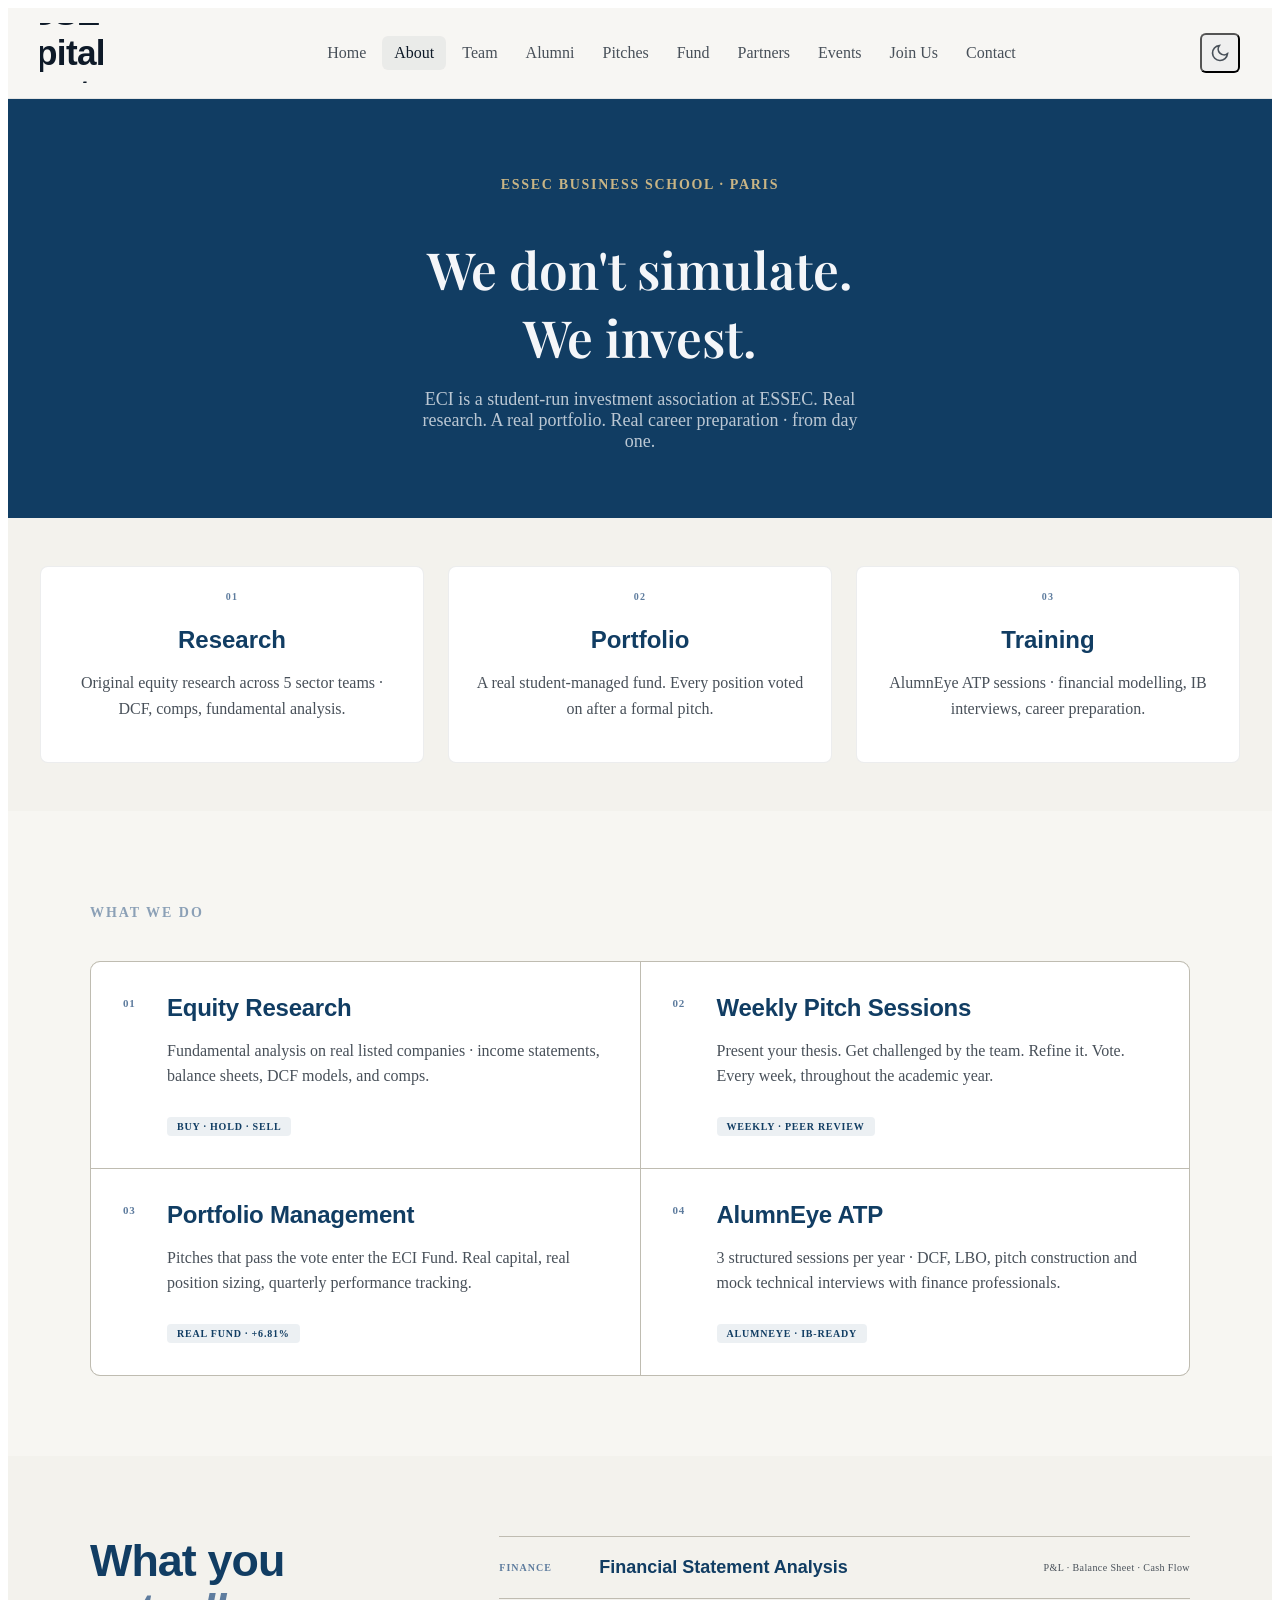
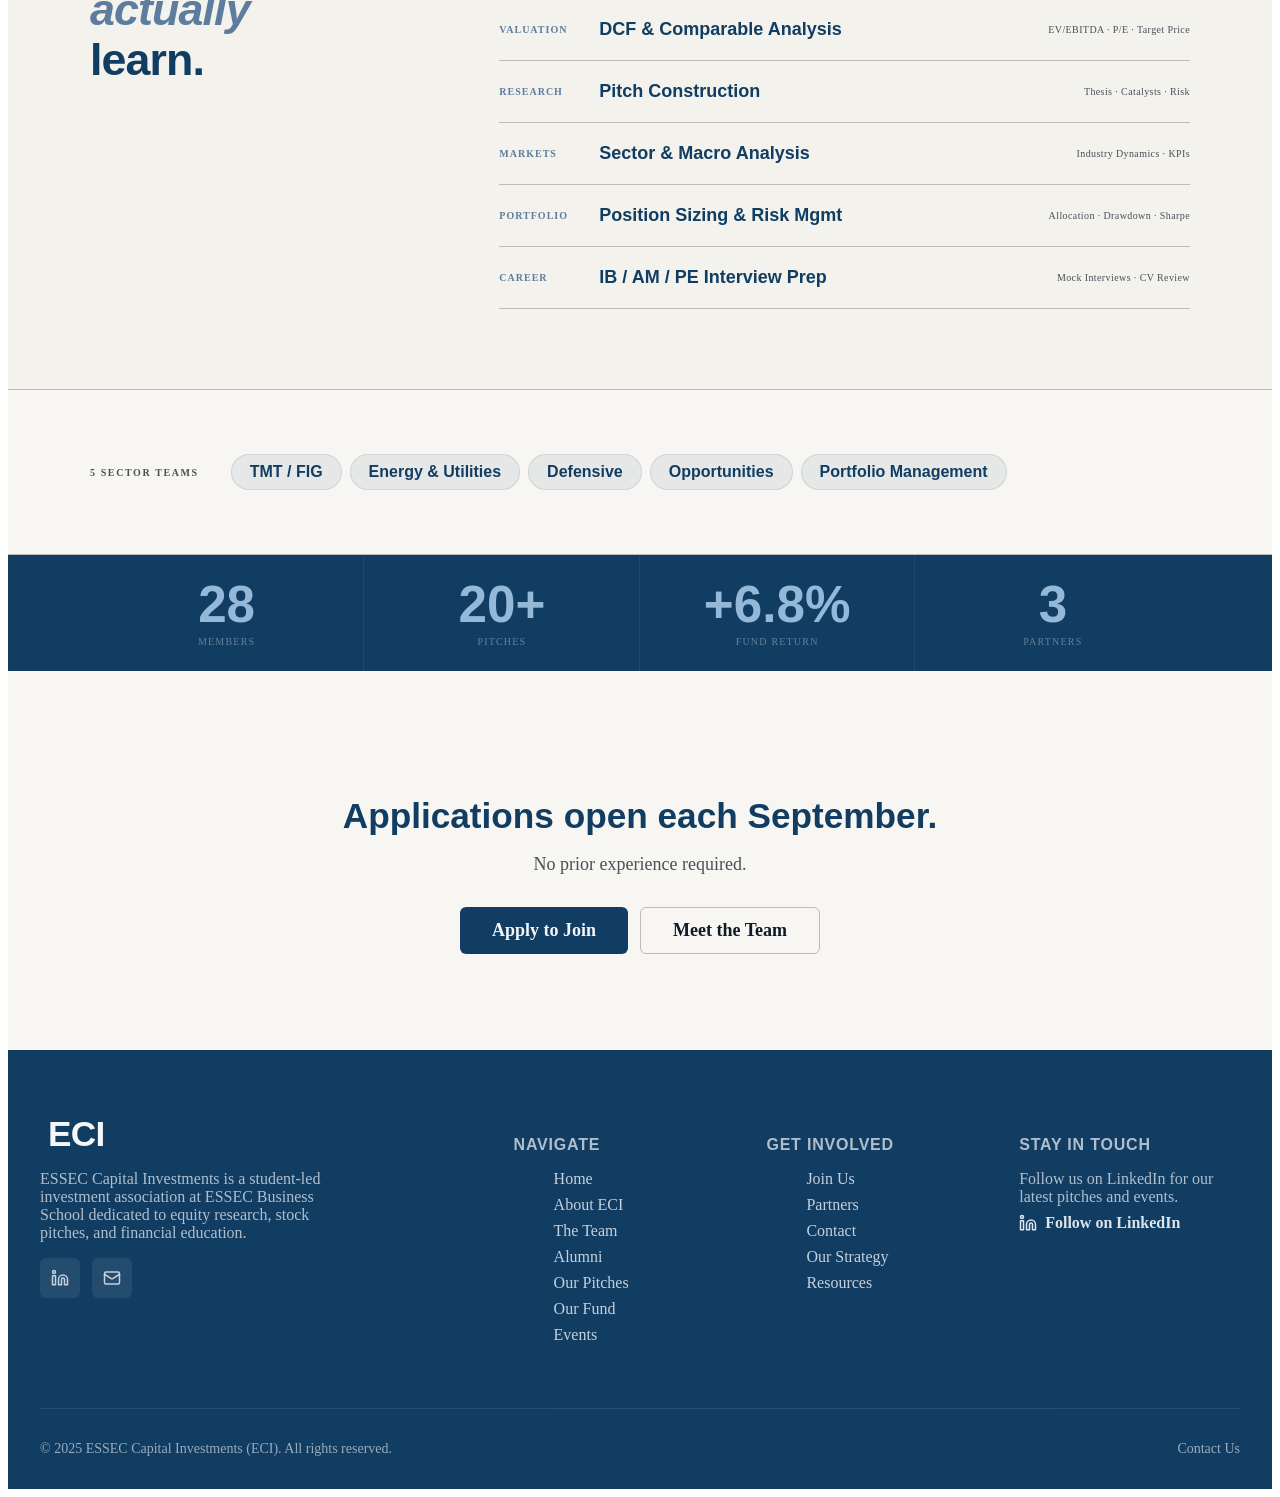
==== commit 3adc7d70: "Update fund performance: daily cumulative chart, KPIs, holdings and monthly table to 20 Nov 2026 - N" ====
--- a/pages/about.html
+++ b/pages/about.html
@@ -284,7 +284,7 @@
           <div>
             <div class="activity-card__title">Portfolio Management</div>
             <p class="activity-card__desc">Pitches that pass the vote enter the ECI Fund. Real capital, real position sizing, quarterly performance tracking.</p>
-            <span class="activity-card__tag">Real Fund · +6.83%</span>
+            <span class="activity-card__tag">Real Fund · +6.81%</span>
           </div>
         </div>
 
